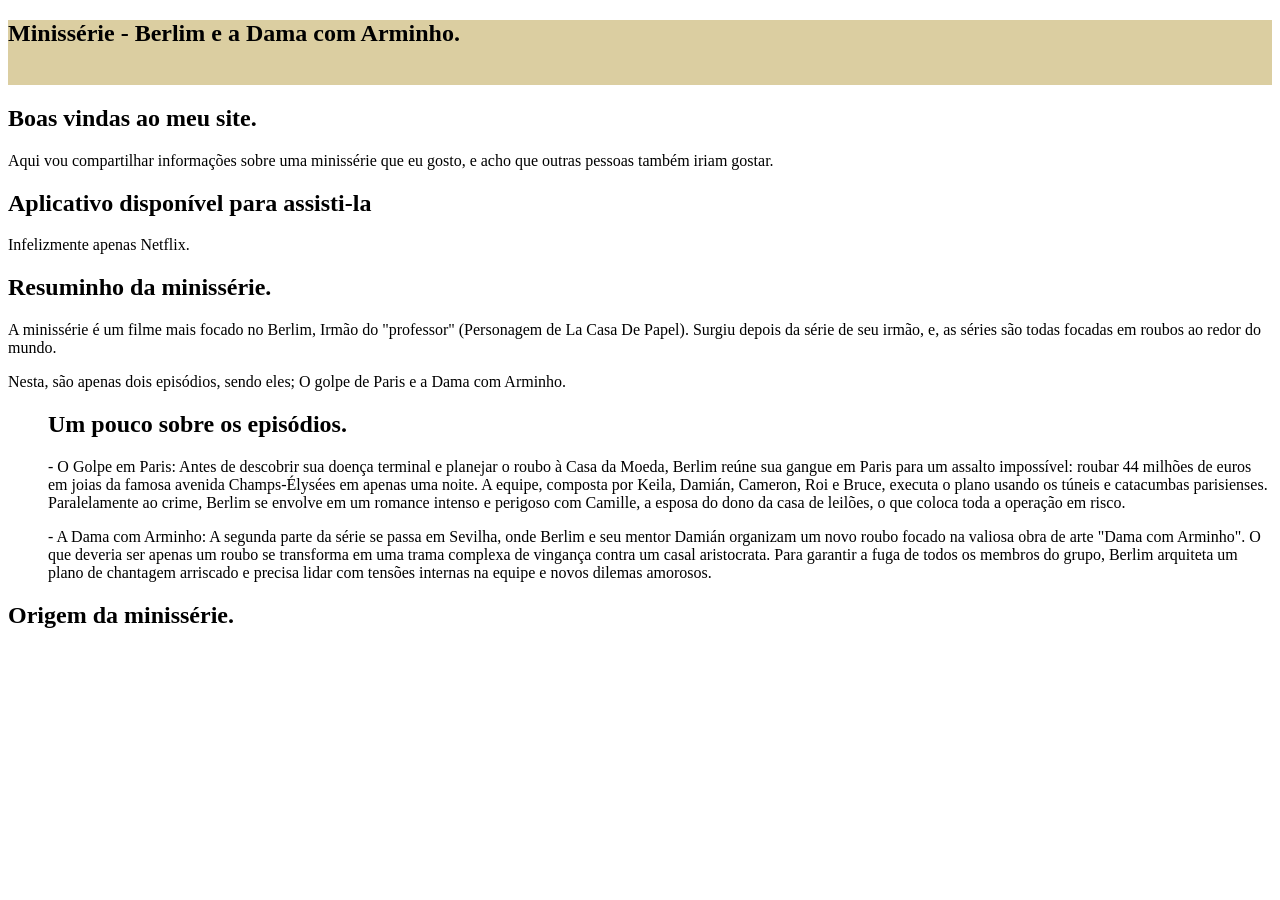
==== index (1).html @ c079ca11 "Add files via upload" ====
<!DOCTYPE html>
<html lang="en">
<head>
    <style>
        header {background-color:rgb(219, 206, 161);}
    </style>
    <meta charset="UTF-8">
    <meta name="viewport" content="width=device-width, initial-scale=1.0">
    <title>Document</title>
</head>
<body>
    <header> 
        <h2>Minissérie - Berlim e a Dama com Arminho.</h2>
<img src="img/Design sem nome.png" alt="">
</header>
<main>
       <h2>  Boas vindas ao meu site.</h2>
       <p>  Aqui vou compartilhar informações sobre uma minissérie que eu gosto, e acho que outras pessoas também iriam gostar.</p>
    <h2>  Aplicativo disponível para assisti-la </h2>
    <p>  Infelizmente apenas Netflix.</p>
       <h2>  Resuminho da minissérie.</h2>
    <p>  A minissérie é um filme mais focado no Berlim, Irmão do "professor" (Personagem de La Casa De Papel). Surgiu depois da série de seu irmão, e, as séries são todas focadas em roubos ao redor do mundo. </p>
       <p>  Nesta, são apenas dois episódios, sendo eles; O golpe de Paris e a Dama com Arminho.</p>
    </main>
 <menu>
    <h2>Um pouco sobre os episódios.</h2>
    <p>- O Golpe em Paris: Antes de descobrir sua doença terminal e planejar o roubo à Casa da Moeda, Berlim reúne sua gangue em Paris para um assalto impossível: roubar 44 milhões de euros em joias da famosa avenida Champs-Élysées em apenas uma noite. A equipe, composta por Keila, Damián, Cameron, Roi e Bruce, executa o plano usando os túneis e catacumbas parisienses. Paralelamente ao crime, Berlim se envolve em um romance intenso e perigoso com Camille, a esposa do dono da casa de leilões, o que coloca toda a operação em risco.</p>
    <p>- A Dama com Arminho: A segunda parte da série se passa em Sevilha, onde Berlim e seu mentor Damián organizam um novo roubo focado na valiosa obra de arte "Dama com Arminho". O que deveria ser apenas um roubo se transforma em uma trama complexa de vingança contra um casal aristocrata. Para garantir a fuga de todos os membros do grupo, Berlim arquiteta um plano de chantagem arriscado e precisa lidar com tensões internas na equipe e novos dilemas amorosos.</p>
</menu>

<h2>  Origem da minissérie.</h2>
</body>
</htms
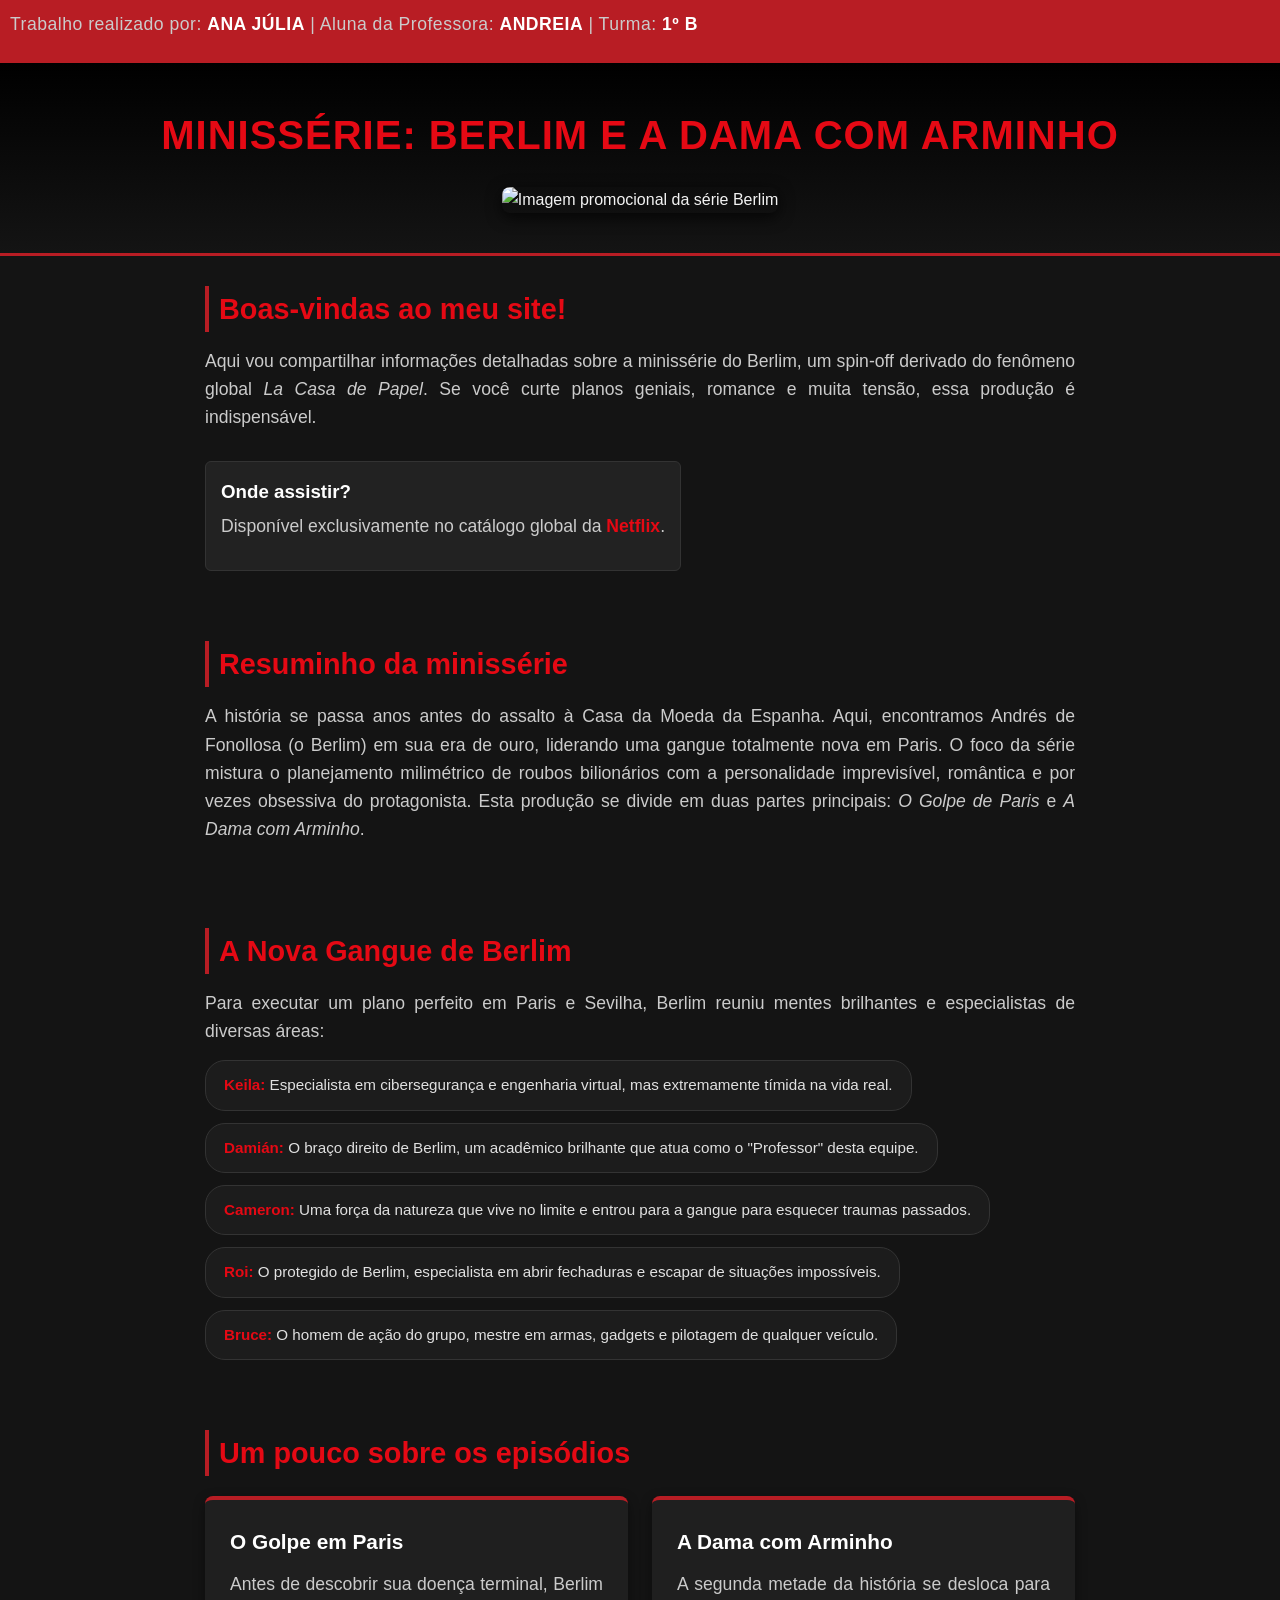
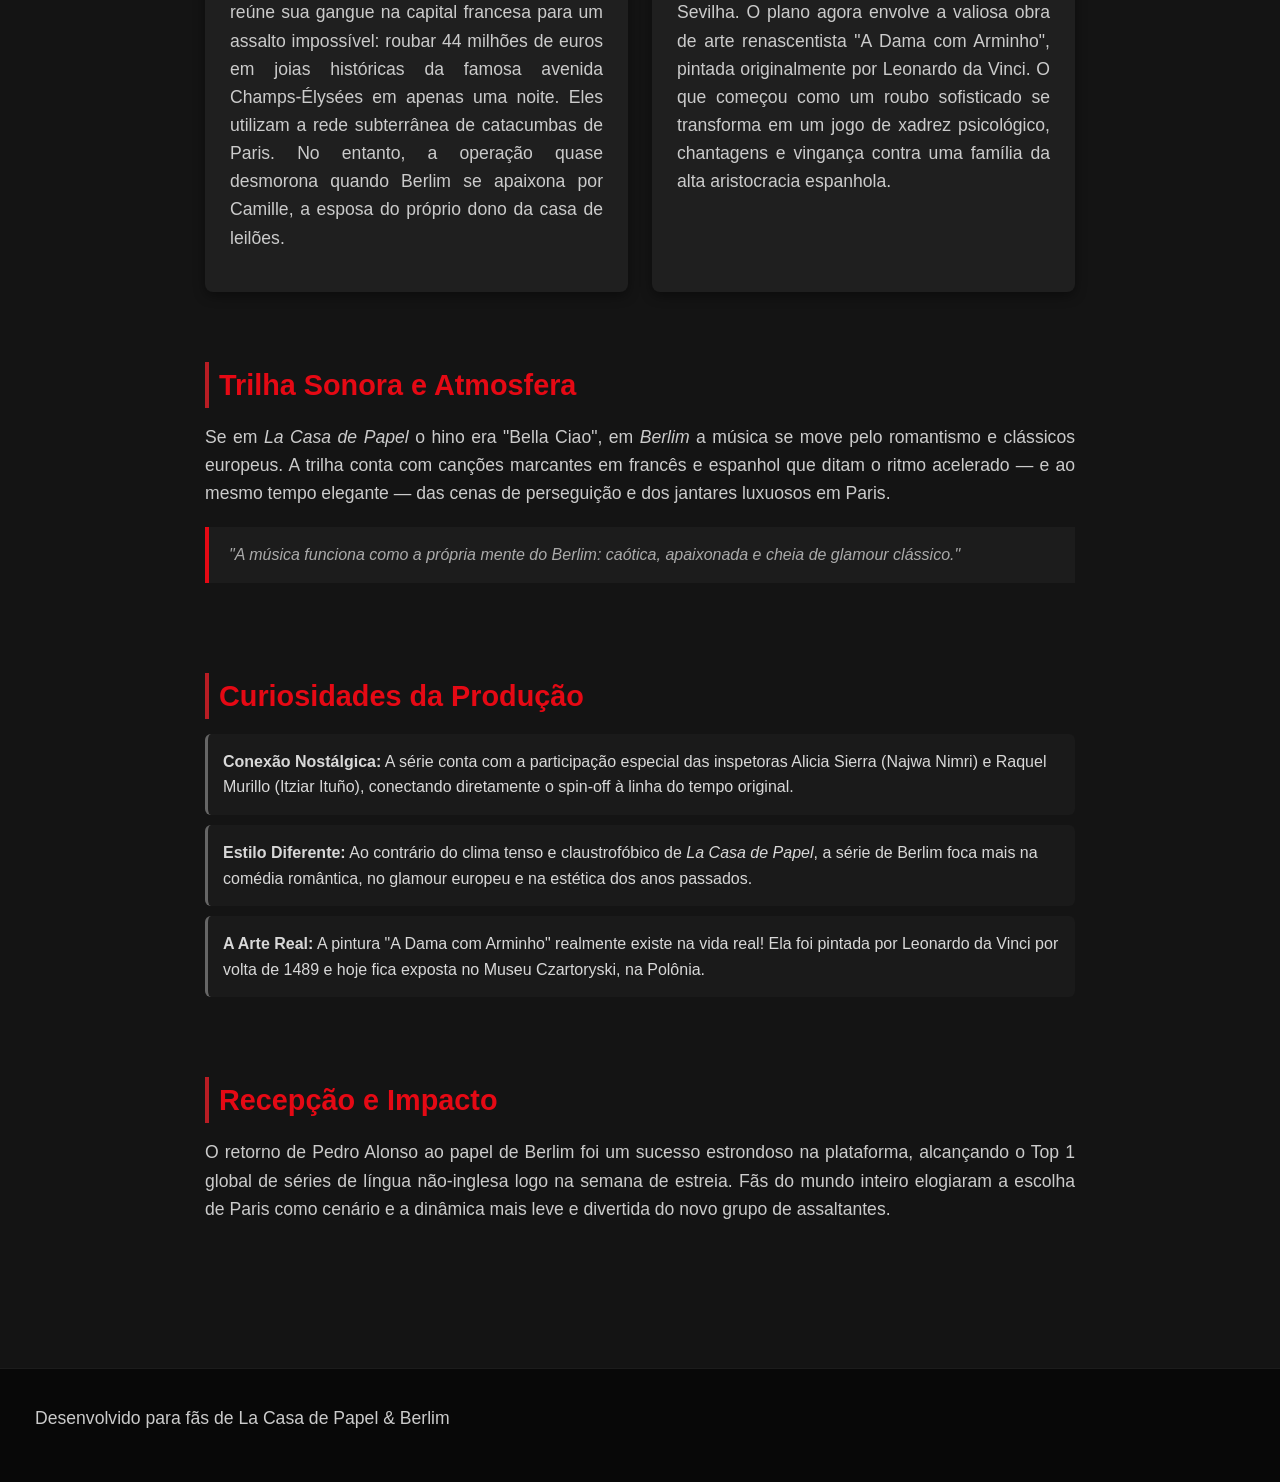
==== commit 7a8a0606: "Add files via upload" ====
--- a/index (1).html
+++ b/index (1).html
@@ -1,33 +1,90 @@
 <!DOCTYPE html>
-<html lang="en">
+<html lang="pt-BR">
 <head>
-    <style>
-        header {background-color:rgb(219, 206, 161);}
-    </style>
     <meta charset="UTF-8">
     <meta name="viewport" content="width=device-width, initial-scale=1.0">
-    <title>Document</title>
+    <title>Minissérie: Berlim — O Universo de La Casa de Papel</title>
+    <link rel="stylesheet" href="style.css">
 </head>
 <body>
+
+    <div class="creditos-aluno">
+        <p>Trabalho realizado por: <strong>Ana Júlia</strong> | Aluna da Professora: <strong>Andreia</strong> | Turma: <strong>1º B</strong></p>
+    </div>
+
     <header> 
-        <h2>Minissérie - Berlim e a Dama com Arminho.</h2>
-<img src="img/Design sem nome.png" alt="">
-</header>
-<main>
-       <h2>  Boas vindas ao meu site.</h2>
-       <p>  Aqui vou compartilhar informações sobre uma minissérie que eu gosto, e acho que outras pessoas também iriam gostar.</p>
-    <h2>  Aplicativo disponível para assisti-la </h2>
-    <p>  Infelizmente apenas Netflix.</p>
-       <h2>  Resuminho da minissérie.</h2>
-    <p>  A minissérie é um filme mais focado no Berlim, Irmão do "professor" (Personagem de La Casa De Papel). Surgiu depois da série de seu irmão, e, as séries são todas focadas em roubos ao redor do mundo. </p>
-       <p>  Nesta, são apenas dois episódios, sendo eles; O golpe de Paris e a Dama com Arminho.</p>
+        <h1>Minissérie: Berlim e a Dama com Arminho</h1>
+        <img src="img/foto.png" alt="Imagem promocional da série Berlim" class="header-img">
+    </header>
+
+    <main class="container">
+        <section class="intro">
+            <h2>Boas-vindas ao meu site!</h2>
+            <p>Aqui vou compartilhar informações detalhadas sobre a minissérie do Berlim, um spin-off derivado do fenômeno global <em>La Casa de Papel</em>. Se você curte planos geniais, romance e muita tensão, essa produção é indispensável.</p>
+            
+            <div class="streaming-info">
+                <h3>Onde assistir?</h3>
+                <p>Disponível exclusivamente no catálogo global da <strong>Netflix</strong>.</p>
+            </div>
+        </section>
+
+        <section class="sinopse">
+            <h2>Resuminho da minissérie</h2>
+            <p>A história se passa anos antes do assalto à Casa da Moeda da Espanha. Aqui, encontramos Andrés de Fonollosa (o Berlim) em sua era de ouro, liderando uma gangue totalmente nova em Paris. O foco da série mistura o planejamento milimétrico de roubos bilionários com a personalidade imprevisível, romântica e por vezes obsessiva do protagonista. Esta produção se divide em duas partes principais: <em>O Golpe de Paris</em> e <em>A Dama com Arminho</em>.</p>
+        </section>
+
+        <section class="elenco">
+            <h2>A Nova Gangue de Berlim</h2>
+            <p>Para executar um plano perfeito em Paris e Sevilha, Berlim reuniu mentes brilhantes e especialistas de diversas áreas:</p>
+            <div class="elenco-grid">
+                <div class="elenco-card"><strong>Keila:</strong> Especialista em cibersegurança e engenharia virtual, mas extremamente tímida na vida real.</div>
+                <div class="elenco-card"><strong>Damián:</strong> O braço direito de Berlim, um acadêmico brilhante que atua como o "Professor" desta equipe.</div>
+                <div class="elenco-card"><strong>Cameron:</strong> Uma força da natureza que vive no limite e entrou para a gangue para esquecer traumas passados.</div>
+                <div class="elenco-card"><strong>Roi:</strong> O protegido de Berlim, especialista em abrir fechaduras e escapar de situações impossíveis.</div>
+                <div class="elenco-card"><strong>Bruce:</strong> O homem de ação do grupo, mestre em armas, gadgets e pilotagem de qualquer veículo.</div>
+            </div>
+        </section>
+
+        <section class="episodios">
+            <h2>Um pouco sobre os episódios</h2>
+            <div class="ep-grid">
+                <div class="ep-card">
+                    <h3>O Golpe em Paris</h3>
+                    <p>Antes de descobrir sua doença terminal, Berlim reúne sua gangue na capital francesa para um assalto impossível: roubar 44 milhões de euros em joias históricas da famosa avenida Champs-Élysées em apenas uma noite. Eles utilizam a rede subterrânea de catacumbas de Paris. No entanto, a operação quase desmorona quando Berlim se apaixona por Camille, a esposa do próprio dono da casa de leilões.</p>
+                </div>
+                <div class="ep-card">
+                    <h3>A Dama com Arminho</h3>
+                    <p>A segunda metade da história se desloca para Sevilha. O plano agora envolve a valiosa obra de arte renascentista "A Dama com Arminho", pintada originalmente por Leonardo da Vinci. O que começou como um roubo sofisticado se transforma em um jogo de xadrez psicológico, chantagens e vingança contra uma família da alta aristocracia espanhola.</p>
+                </div>
+            </div>
+        </section>
+
+        <section class="trilha-sonora">
+            <h2>Trilha Sonora e Atmosfera</h2>
+            <p>Se em <em>La Casa de Papel</em> o hino era "Bella Ciao", em <em>Berlim</em> a música se move pelo romantismo e clássicos europeus. A trilha conta com canções marcantes em francês e espanhol que ditam o ritmo acelerado — e ao mesmo tempo elegante — das cenas de perseguição e dos jantares luxuosos em Paris.</p>
+            <blockquote class="citacao-musica">
+                "A música funciona como a própria mente do Berlim: caótica, apaixonada e cheia de glamour clássico."
+            </blockquote>
+        </section>
+
+        <section class="curiosidades">
+            <h2>Curiosidades da Produção</h2>
+            <ul class="lista-curiosidades">
+                <li><strong>Conexão Nostálgica:</strong> A série conta com a participação especial das inspetoras Alicia Sierra (Najwa Nimri) e Raquel Murillo (Itziar Ituño), conectando diretamente o spin-off à linha do tempo original.</li>
+                <li><strong>Estilo Diferente:</strong> Ao contrário do clima tenso e claustrofóbico de <em>La Casa de Papel</em>, a série de Berlim foca mais na comédia romântica, no glamour europeu e na estética dos anos passados.</li>
+                <li><strong>A Arte Real:</strong> A pintura "A Dama com Arminho" realmente existe na vida real! Ela foi pintada por Leonardo da Vinci por volta de 1489 e hoje fica exposta no Museu Czartoryski, na Polônia.</li>
+            </ul>
+        </section>
+
+        <section class="recepcao">
+            <h2>Recepção e Impacto</h2>
+            <p>O retorno de Pedro Alonso ao papel de Berlim foi um sucesso estrondoso na plataforma, alcançando o Top 1 global de séries de língua não-inglesa logo na semana de estreia. Fãs do mundo inteiro elogiaram a escolha de Paris como cenário e a dinâmica mais leve e divertida do novo grupo de assaltantes.</p>
+        </section>
     </main>
- <menu>
-    <h2>Um pouco sobre os episódios.</h2>
-    <p>- O Golpe em Paris: Antes de descobrir sua doença terminal e planejar o roubo à Casa da Moeda, Berlim reúne sua gangue em Paris para um assalto impossível: roubar 44 milhões de euros em joias da famosa avenida Champs-Élysées em apenas uma noite. A equipe, composta por Keila, Damián, Cameron, Roi e Bruce, executa o plano usando os túneis e catacumbas parisienses. Paralelamente ao crime, Berlim se envolve em um romance intenso e perigoso com Camille, a esposa do dono da casa de leilões, o que coloca toda a operação em risco.</p>
-    <p>- A Dama com Arminho: A segunda parte da série se passa em Sevilha, onde Berlim e seu mentor Damián organizam um novo roubo focado na valiosa obra de arte "Dama com Arminho". O que deveria ser apenas um roubo se transforma em uma trama complexa de vingança contra um casal aristocrata. Para garantir a fuga de todos os membros do grupo, Berlim arquiteta um plano de chantagem arriscado e precisa lidar com tensões internas na equipe e novos dilemas amorosos.</p>
-</menu>
 
-<h2>  Origem da minissérie.</h2>
+    <footer>
+        <p>Desenvolvido para fãs de La Casa de Papel & Berlim</p>
+    </footer>
+
 </body>
-</htms+</html>
--- a/style.css
+++ b/style.css
@@ -0,0 +1,189 @@
+/* Configurações Gerais / Reset */
+* {
+    margin: 0;
+    padding: 0;
+    box-sizing: border-box;
+}
+
+body {
+    font-family: 'Segoe UI', Tahoma, Geneva, Verdana, sans-serif;
+    background-color: #141414; /* Preto fosco estilo Netflix */
+    color: #f3f3f3;
+    line-height: 1.6;
+}
+
+/* Faixa de Créditos da Ana Júlia */
+.creditos-aluno {
+    background-color: #b81d24; /* Fundo vermelho */
+    color: #ffffff;
+    text-align: center;
+    padding: 10px;
+    font-size: 1rem;
+    letter-spacing: 0.5px;
+    box-shadow: 0 2px 10px rgba(0, 0, 0, 0.5);
+}
+
+.creditos-aluno strong {
+    text-transform: uppercase;
+    color: #fff;
+}
+
+.container {
+    max-width: 950px;
+    margin: 0 auto;
+    padding: 20px;
+}
+
+/* Cabeçalho */
+header {
+    background: linear-gradient(180deg, #000000 0%, #141414 100%);
+    text-align: center;
+    padding: 40px 20px;
+    border-bottom: 3px solid #b81d24;
+}
+
+header h1 {
+    color: #e50914;
+    font-size: 2.5rem;
+    margin-bottom: 20px;
+    text-transform: uppercase;
+    letter-spacing: 1px;
+}
+
+.header-img {
+    max-width: 100%;
+    height: auto;
+    border-radius: 8px;
+    box-shadow: 0 4px 15px rgba(0, 0, 0, 0.7);
+}
+
+/* Seções de Texto */
+section {
+    margin-bottom: 50px;
+    padding: 10px 20px;
+}
+
+h2 {
+    color: #e50914;
+    font-size: 1.8rem;
+    margin-bottom: 15px;
+    border-left: 4px solid #b81d24;
+    padding-left: 10px;
+}
+
+p {
+    font-size: 1.1rem;
+    color: #cbcbcb;
+    margin-bottom: 15px;
+    text-align: justify;
+}
+
+/* Info de Streaming */
+.streaming-info {
+    background-color: #222;
+    padding: 15px;
+    border-radius: 6px;
+    margin-top: 15px;
+    border: 1px solid #333;
+    display: inline-block;
+}
+
+.streaming-info h3 {
+    color: #fff;
+    margin-bottom: 5px;
+}
+
+.streaming-info strong {
+    color: #e50914;
+}
+
+/* Grid de Elenco/Gangue */
+.elenco-grid {
+    display: flex;
+    flex-wrap: wrap;
+    gap: 12px;
+    margin-top: 15px;
+}
+
+.elenco-card {
+    background-color: #1c1c1c;
+    padding: 12px 18px;
+    border-radius: 20px;
+    font-size: 0.95rem;
+    border: 1px solid #333;
+    color: #e0e0e0;
+}
+
+.elenco-card strong {
+    color: #e50914;
+}
+
+/* Cards dos Episódios */
+.ep-grid {
+    display: grid;
+    grid-template-columns: 1fr 1fr;
+    gap: 24px;
+    margin-top: 20px;
+}
+
+@media (max-width: 768px) {
+    .ep-grid {
+        grid-template-columns: 1fr;
+    }
+}
+
+.ep-card {
+    background-color: #1f1f1f;
+    padding: 25px;
+    border-radius: 8px;
+    border-top: 4px solid #b81d24;
+    box-shadow: 0 4px 12px rgba(0,0,0,0.4);
+    transition: transform 0.2s, background-color 0.2s;
+}
+
+.ep-card:hover {
+    transform: translateY(-5px);
+    background-color: #262626;
+}
+
+.ep-card h3 {
+    color: #fff;
+    margin-bottom: 12px;
+    font-size: 1.3rem;
+}
+
+/* Citação Musical / Blockquote */
+.citacao-musica {
+    background-color: #1c1c1c;
+    border-left: 4px solid #e50914;
+    padding: 15px 20px;
+    margin: 20px 0;
+    font-style: italic;
+    color: #aaa;
+}
+
+/* Curiosidades */
+.lista-curiosidades {
+    list-style-type: none;
+    padding-left: 0;
+}
+
+.lista-curiosidades li {
+    background-color: #1a1a1a;
+    margin-bottom: 10px;
+    padding: 15px;
+    border-radius: 6px;
+    border-left: 3px solid #666;
+    color: #d8d8d8;
+}
+
+/* Rodapé */
+footer {
+    text-align: center;
+    padding: 35px;
+    background-color: #080808;
+    color: #555;
+    font-size: 0.9rem;
+    margin-top: 50px;
+    border-top: 1px solid #1c1c1c;
+}
